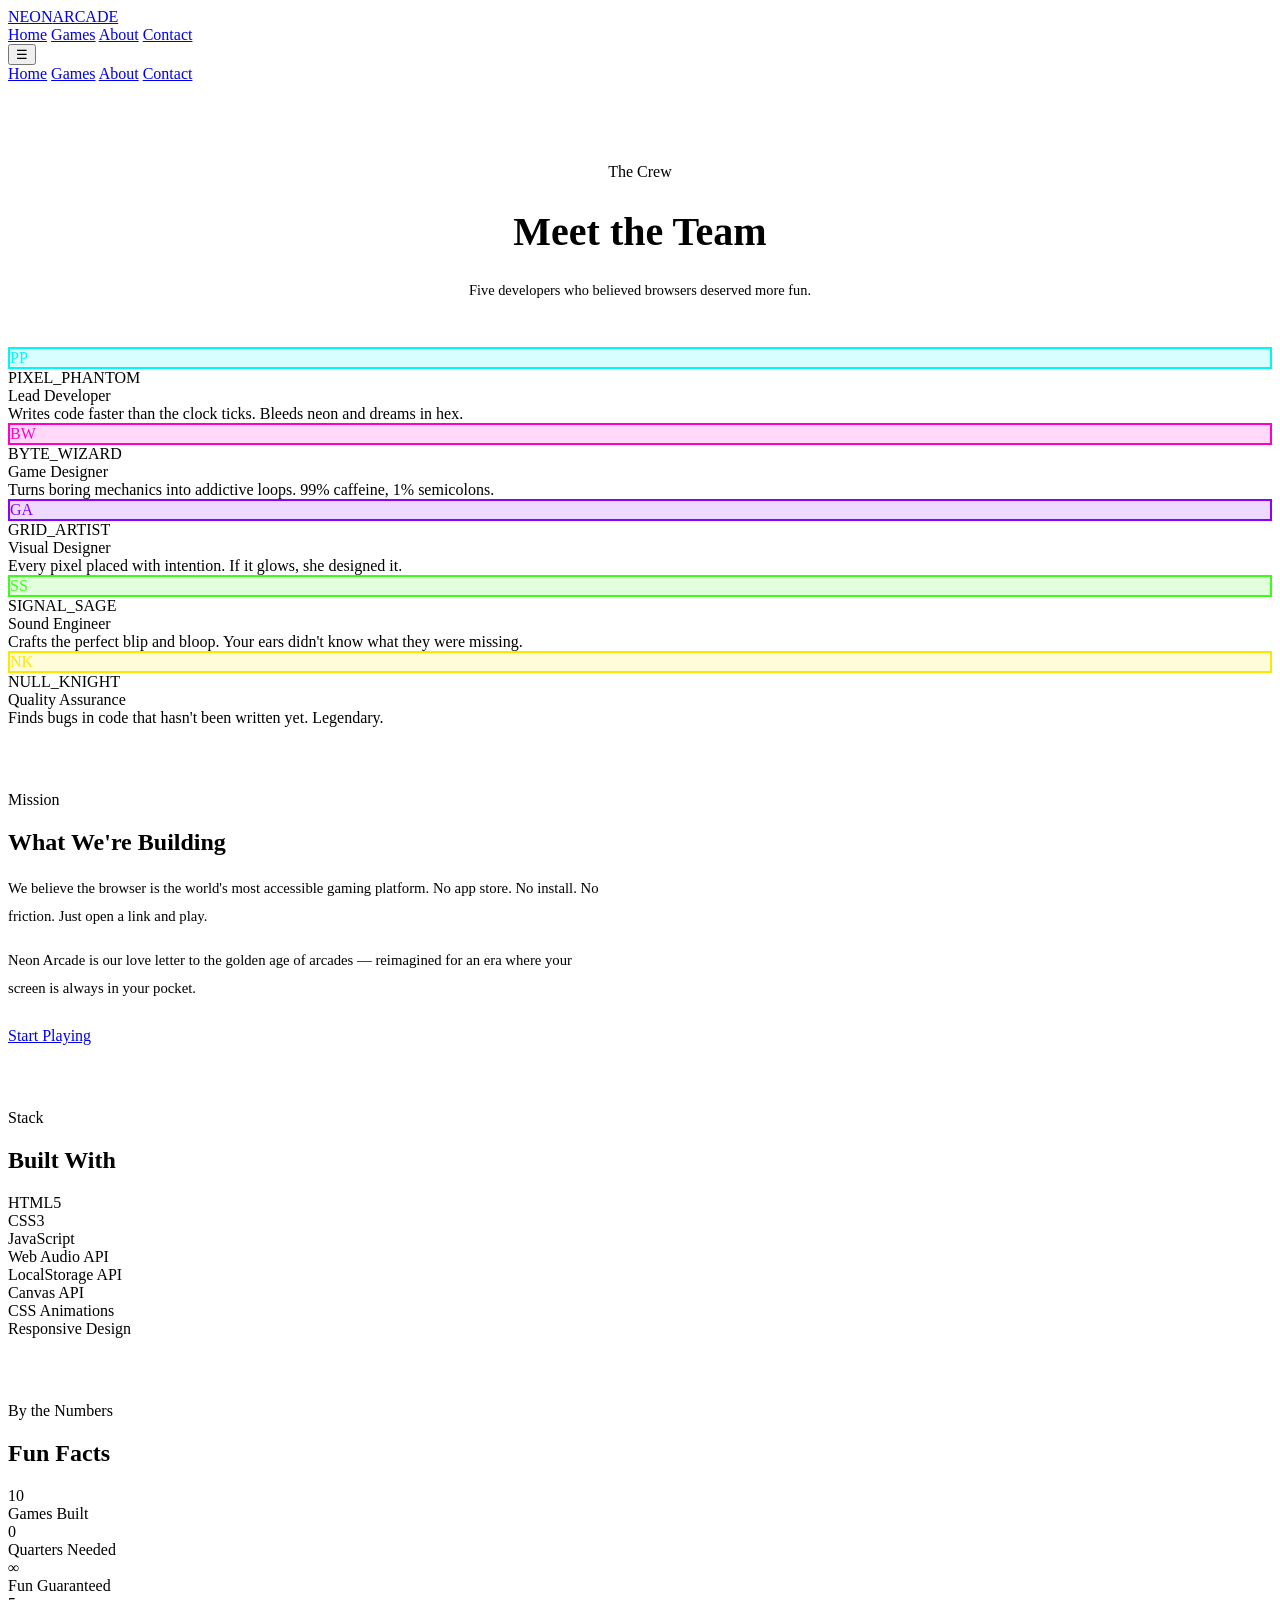
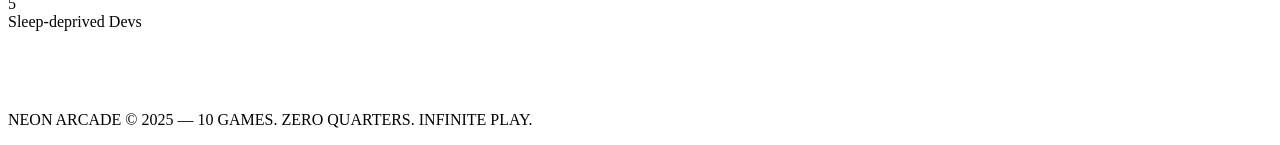
==== docs/about.html @ 54f7e993 "Add files via upload" ====
<!DOCTYPE html>
<html lang="en">
<head>
  <meta charset="UTF-8" />
  <meta name="viewport" content="width=device-width, initial-scale=1.0" />
  <title>About — NEON ARCADE</title>
  <meta name="description" content="Meet the team behind Neon Arcade." />
  <link rel="preconnect" href="https://fonts.googleapis.com" />
  <link rel="preconnect" href="https://fonts.gstatic.com" crossorigin />
  <link href="https://fonts.googleapis.com/css2?family=Press+Start+2P&family=Inter:wght@300;400;500;600;700&family=JetBrains+Mono:wght@400;600&display=swap" rel="stylesheet" />
  <link rel="stylesheet" href="/style.css" />
</head>
<body>

  <nav id="navbar">
    <a href="index.html" class="nav-logo">NEON<span>ARCADE</span></a>
    <div class="nav-links">
      <a href="index.html">Home</a>
      <a href="games.html">Games</a>
      <a href="about.html" class="active">About</a>
      <a href="contact.html">Contact</a>
    </div>
    <button class="nav-mobile-toggle" id="mobileToggle">&#9776;</button>
  </nav>

  <div id="mobile-menu" class="mobile-menu hidden">
    <a href="index.html">Home</a>
    <a href="games.html">Games</a>
    <a href="about.html">About</a>
    <a href="contact.html">Contact</a>
  </div>

  <main id="app">
    <div class="about-page">
      <div class="container">

        <div style="text-align:center;padding:4rem 0 3rem">
          <p class="section-label" style="justify-content:center">The Crew</p>
          <h1 class="section-title" style="font-size:2.5rem">Meet the <span>Team</span></h1>
          <p style="color:var(--text-muted);max-width:500px;margin:0 auto;font-size:0.9rem">Five developers who believed browsers deserved more fun.</p>
        </div>

        <div class="team-grid" style="margin-bottom:4rem">
          <div class="team-card">
            <div class="team-avatar" style="background:rgba(0,245,255,0.15);border:2px solid #00f5ff;color:#00f5ff">PP</div>
            <div class="team-handle">PIXEL_PHANTOM</div>
            <div class="team-role">Lead Developer</div>
            <div class="team-bio">Writes code faster than the clock ticks. Bleeds neon and dreams in hex.</div>
          </div>
          <div class="team-card">
            <div class="team-avatar" style="background:rgba(255,0,200,0.15);border:2px solid #ff00c8;color:#ff00c8">BW</div>
            <div class="team-handle">BYTE_WIZARD</div>
            <div class="team-role">Game Designer</div>
            <div class="team-bio">Turns boring mechanics into addictive loops. 99% caffeine, 1% semicolons.</div>
          </div>
          <div class="team-card">
            <div class="team-avatar" style="background:rgba(139,0,255,0.15);border:2px solid #8b00ff;color:#8b00ff">GA</div>
            <div class="team-handle">GRID_ARTIST</div>
            <div class="team-role">Visual Designer</div>
            <div class="team-bio">Every pixel placed with intention. If it glows, she designed it.</div>
          </div>
          <div class="team-card">
            <div class="team-avatar" style="background:rgba(57,255,20,0.15);border:2px solid #39ff14;color:#39ff14">SS</div>
            <div class="team-handle">SIGNAL_SAGE</div>
            <div class="team-role">Sound Engineer</div>
            <div class="team-bio">Crafts the perfect blip and bloop. Your ears didn't know what they were missing.</div>
          </div>
          <div class="team-card">
            <div class="team-avatar" style="background:rgba(255,230,0,0.15);border:2px solid #ffe600;color:#ffe600">NK</div>
            <div class="team-handle">NULL_KNIGHT</div>
            <div class="team-role">Quality Assurance</div>
            <div class="team-bio">Finds bugs in code that hasn't been written yet. Legendary.</div>
          </div>
        </div>

        <div style="margin-bottom:4rem">
          <p class="section-label">Mission</p>
          <h2 class="section-title">What We're <span>Building</span></h2>
          <p style="color:var(--text-muted);line-height:1.9;max-width:600px;font-size:0.92rem;margin-bottom:1rem">We believe the browser is the world's most accessible gaming platform. No app store. No install. No friction. Just open a link and play.</p>
          <p style="color:var(--text-muted);line-height:1.9;max-width:600px;font-size:0.92rem;margin-bottom:1.5rem">Neon Arcade is our love letter to the golden age of arcades — reimagined for an era where your screen is always in your pocket.</p>
          <a href="games.html" class="btn btn-primary">Start Playing</a>
        </div>

        <div style="margin-bottom:4rem">
          <p class="section-label">Stack</p>
          <h2 class="section-title">Built <span>With</span></h2>
          <div class="tech-grid">
            <div class="tech-badge">HTML5</div>
            <div class="tech-badge">CSS3</div>
            <div class="tech-badge">JavaScript</div>
            <div class="tech-badge">Web Audio API</div>
            <div class="tech-badge">LocalStorage API</div>
            <div class="tech-badge">Canvas API</div>
            <div class="tech-badge">CSS Animations</div>
            <div class="tech-badge">Responsive Design</div>
          </div>
        </div>

        <div style="padding-bottom:4rem">
          <p class="section-label">By the Numbers</p>
          <h2 class="section-title">Fun <span>Facts</span></h2>
          <div class="fun-facts-grid">
            <div class="fun-fact"><div class="value">10</div><div class="label">Games Built</div></div>
            <div class="fun-fact"><div class="value">0</div><div class="label">Quarters Needed</div></div>
            <div class="fun-fact"><div class="value">∞</div><div class="label">Fun Guaranteed</div></div>
            <div class="fun-fact"><div class="value">5</div><div class="label">Sleep-deprived Devs</div></div>
          </div>
        </div>

      </div>
    </div>
  </main>

  <footer>
    <p>NEON ARCADE &copy; 2025 &mdash; 10 GAMES. ZERO QUARTERS. INFINITE PLAY.</p>
  </footer>

  <script src="/app.js"></script>
</body>
</html>
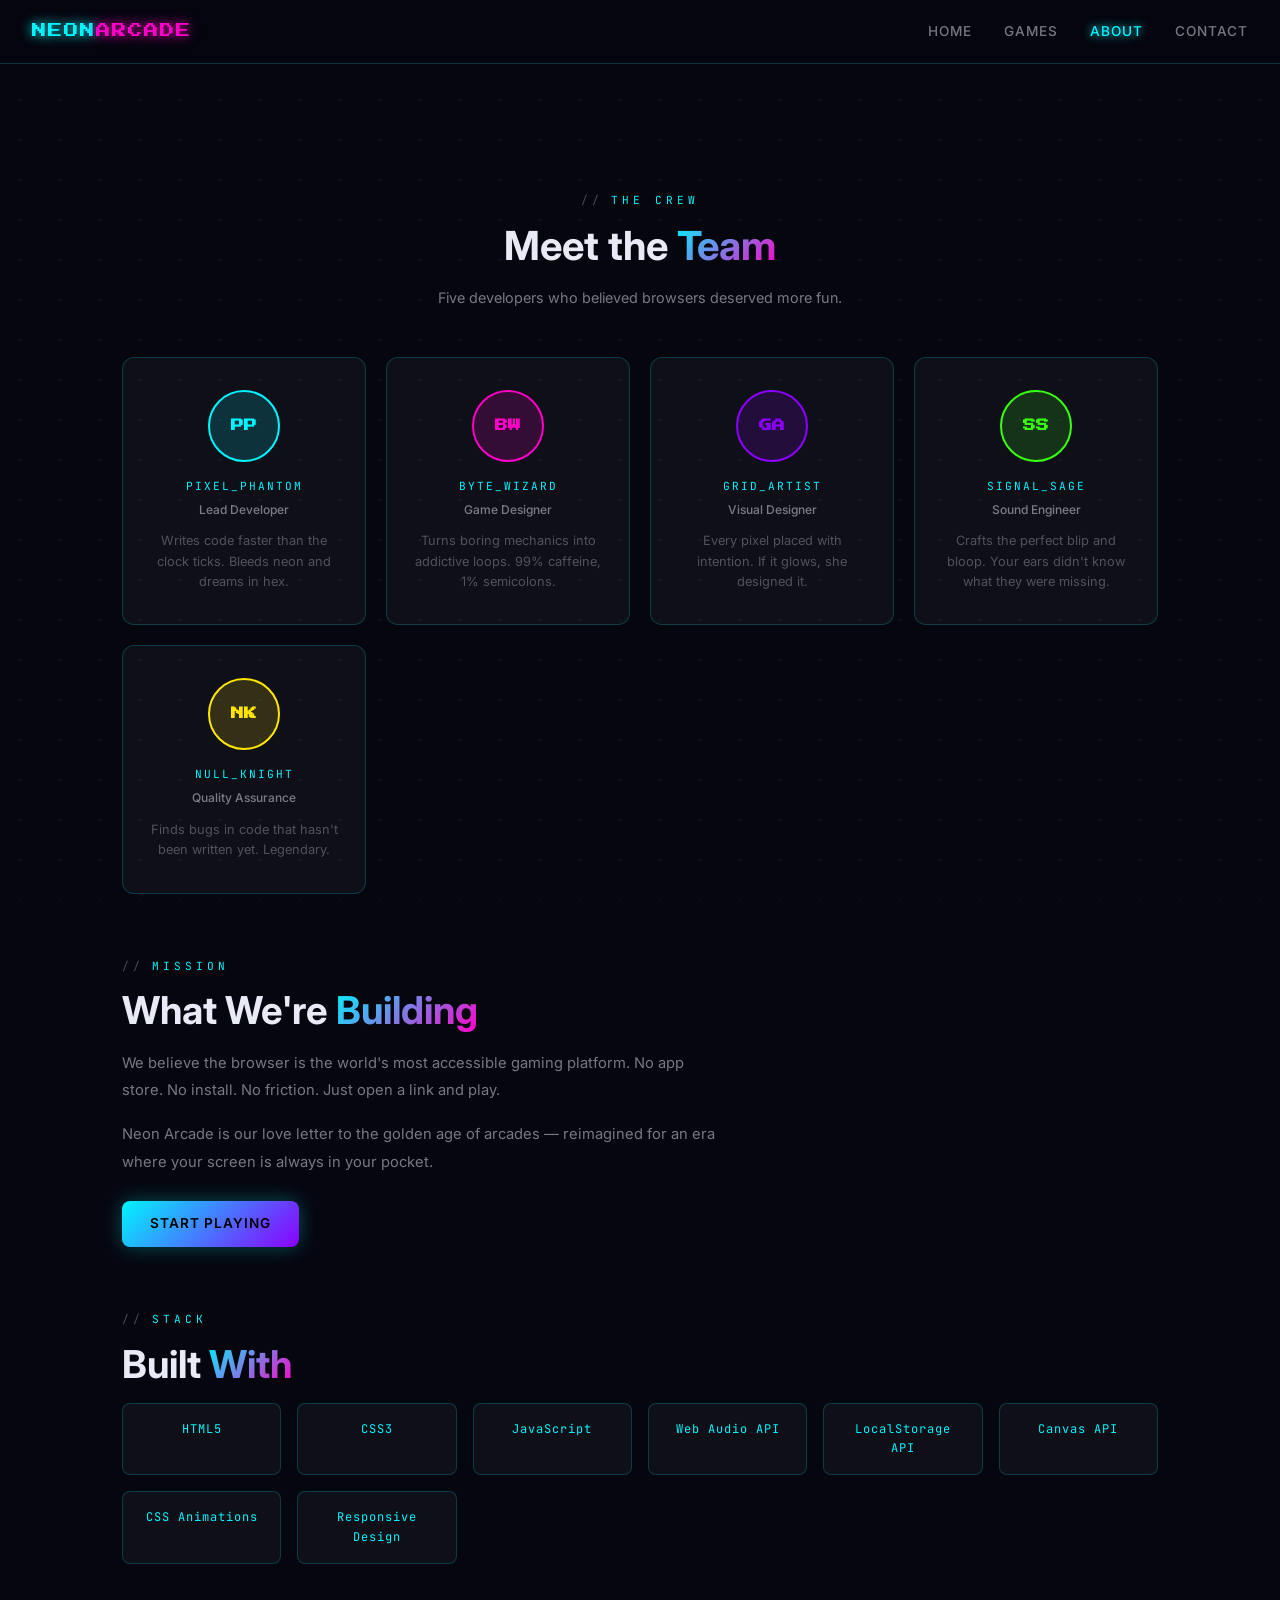
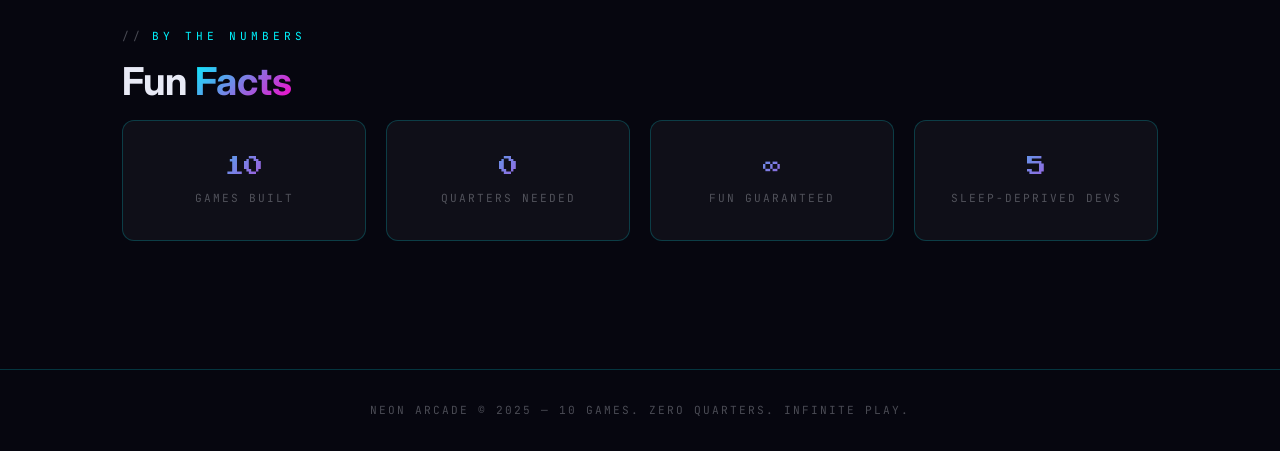
==== commit 00ab6cdd: "Fix script tag src path in about.html" ====
--- a/docs/about.html
+++ b/docs/about.html
@@ -1,14 +1,14 @@
 <!DOCTYPE html>
 <html lang="en">
 <head>
-  <meta charset="UTF-8" />
-  <meta name="viewport" content="width=device-width, initial-scale=1.0" />
+  <meta charset="UTF-8">
+  <meta name="viewport" content="width=device-width, initial-scale=1.0">
   <title>About — NEON ARCADE</title>
-  <meta name="description" content="Meet the team behind Neon Arcade." />
-  <link rel="preconnect" href="https://fonts.googleapis.com" />
-  <link rel="preconnect" href="https://fonts.gstatic.com" crossorigin />
-  <link href="https://fonts.googleapis.com/css2?family=Press+Start+2P&family=Inter:wght@300;400;500;600;700&family=JetBrains+Mono:wght@400;600&display=swap" rel="stylesheet" />
-  <link rel="stylesheet" href="/style.css" />
+  <meta name="description" content="Meet the team behind Neon Arcade.">
+  <link rel="preconnect" href="https://fonts.googleapis.com">
+  <link rel="preconnect" href="https://fonts.gstatic.com" crossorigin>
+  <link href="https://fonts.googleapis.com/css2?family=Press+Start+2P&family=Inter:wght@300;400;500;600;700&family=JetBrains+Mono:wght@400;600&display=swap" rel="stylesheet">
+  <link rel="stylesheet" href="style.css">
 </head>
 <body>
 
@@ -115,6 +115,6 @@
     <p>NEON ARCADE &copy; 2025 &mdash; 10 GAMES. ZERO QUARTERS. INFINITE PLAY.</p>
   </footer>
 
-  <script src="/app.js"></script>
+  <script src="app.js"></script>
 </body>
 </html>
--- a/docs/style.css
+++ b/docs/style.css
@@ -0,0 +1,651 @@
+/* =============================================
+   NEON ARCADE — Global Styles
+   Modern Sleek Retro / Synthwave Glassmorphism
+   ============================================= */
+
+:root {
+  --bg: #06060f;
+  --bg-2: #0d0d1f;
+  --surface: rgba(255,255,255,0.04);
+  --surface-hover: rgba(255,255,255,0.08);
+  --border: rgba(0, 245, 255, 0.2);
+  --border-strong: rgba(0, 245, 255, 0.5);
+  --cyan: #00f5ff;
+  --magenta: #ff00c8;
+  --purple: #8b00ff;
+  --green: #39ff14;
+  --yellow: #ffe600;
+  --text: #e8eaf6;
+  --text-muted: rgba(232, 234, 246, 0.5);
+  --text-dim: rgba(232, 234, 246, 0.3);
+  --glow-cyan: 0 0 20px rgba(0, 245, 255, 0.4);
+  --glow-magenta: 0 0 20px rgba(255, 0, 200, 0.4);
+  --glow-green: 0 0 20px rgba(57, 255, 20, 0.4);
+  --gradient: linear-gradient(135deg, var(--cyan), var(--magenta));
+  --gradient-2: linear-gradient(135deg, var(--purple), var(--cyan));
+  --radius: 12px;
+  --radius-sm: 8px;
+  --radius-lg: 20px;
+  --font-body: 'Inter', sans-serif;
+  --font-display: 'Press Start 2P', monospace;
+  --font-mono: 'JetBrains Mono', monospace;
+  --nav-h: 64px;
+}
+
+*, *::before, *::after { box-sizing: border-box; margin: 0; padding: 0; }
+
+html { scroll-behavior: smooth; }
+
+body {
+  background: var(--bg);
+  color: var(--text);
+  font-family: var(--font-body);
+  min-height: 100vh;
+  line-height: 1.6;
+  overflow-x: hidden;
+}
+
+/* Dot grid background */
+body::before {
+  content: '';
+  position: fixed;
+  inset: 0;
+  background-image: radial-gradient(circle, rgba(0,245,255,0.08) 1px, transparent 1px);
+  background-size: 40px 40px;
+  pointer-events: none;
+  z-index: 0;
+}
+
+/* ---- NAVBAR ---- */
+#navbar {
+  position: fixed;
+  top: 0; left: 0; right: 0;
+  height: var(--nav-h);
+  background: rgba(6, 6, 15, 0.85);
+  backdrop-filter: blur(16px);
+  -webkit-backdrop-filter: blur(16px);
+  border-bottom: 1px solid var(--border);
+  display: flex;
+  align-items: center;
+  justify-content: space-between;
+  padding: 0 2rem;
+  z-index: 1000;
+}
+
+.nav-logo {
+  font-family: var(--font-display);
+  font-size: 0.9rem;
+  color: var(--cyan);
+  text-decoration: none;
+  letter-spacing: 2px;
+  text-shadow: 0 0 12px var(--cyan);
+}
+.nav-logo span { color: var(--magenta); text-shadow: 0 0 12px var(--magenta); }
+
+.nav-links { display: flex; gap: 2rem; }
+.nav-links a {
+  color: var(--text-muted);
+  text-decoration: none;
+  font-size: 0.85rem;
+  font-weight: 500;
+  letter-spacing: 1px;
+  transition: color 0.2s, text-shadow 0.2s;
+  text-transform: uppercase;
+}
+.nav-links a:hover, .nav-links a.active {
+  color: var(--cyan);
+  text-shadow: 0 0 10px var(--cyan);
+}
+
+.nav-mobile-toggle { display: none; background: none; border: none; color: var(--cyan); font-size: 1.5rem; cursor: pointer; }
+
+.mobile-menu { display: none; position: fixed; top: var(--nav-h); left: 0; right: 0; background: rgba(6,6,15,0.97); backdrop-filter: blur(16px); z-index: 999; flex-direction: column; padding: 1rem 2rem; gap: 1rem; border-bottom: 1px solid var(--border); }
+.mobile-menu a { color: var(--text); text-decoration: none; font-size: 0.9rem; padding: 0.5rem 0; border-bottom: 1px solid var(--border); text-transform: uppercase; letter-spacing: 1px; }
+.mobile-menu:not(.hidden) { display: flex; }
+
+#app { padding-top: var(--nav-h); min-height: calc(100vh - var(--nav-h)); position: relative; z-index: 1; }
+
+footer {
+  position: relative; z-index: 1;
+  text-align: center;
+  padding: 2rem;
+  border-top: 1px solid var(--border);
+  color: var(--text-dim);
+  font-size: 0.7rem;
+  font-family: var(--font-mono);
+  letter-spacing: 2px;
+}
+
+/* ---- SHARED UTILITIES ---- */
+.page { display: none; animation: fadeIn 0.3s ease; }
+.page.active { display: block; }
+@keyframes fadeIn { from { opacity: 0; transform: translateY(10px); } to { opacity: 1; transform: translateY(0); } }
+
+.container { max-width: 1100px; margin: 0 auto; padding: 0 2rem; }
+.section { padding: 5rem 0; }
+
+.glass-card {
+  background: var(--surface);
+  border: 1px solid var(--border);
+  border-radius: var(--radius);
+  backdrop-filter: blur(10px);
+  -webkit-backdrop-filter: blur(10px);
+  padding: 1.5rem;
+  transition: all 0.3s ease;
+}
+.glass-card:hover { border-color: var(--border-strong); background: var(--surface-hover); box-shadow: var(--glow-cyan); }
+
+.btn {
+  display: inline-flex; align-items: center; justify-content: center; gap: 0.5rem;
+  padding: 0.75rem 1.75rem;
+  border-radius: var(--radius-sm);
+  font-family: var(--font-body);
+  font-weight: 600;
+  font-size: 0.85rem;
+  letter-spacing: 1px;
+  text-transform: uppercase;
+  cursor: pointer;
+  transition: all 0.2s ease;
+  border: none;
+  text-decoration: none;
+}
+.btn-primary {
+  background: linear-gradient(135deg, var(--cyan), var(--purple));
+  color: #000;
+  box-shadow: 0 0 20px rgba(0,245,255,0.3);
+}
+.btn-primary:hover { transform: translateY(-2px); box-shadow: 0 0 30px rgba(0,245,255,0.5), 0 8px 20px rgba(0,0,0,0.3); }
+
+.btn-secondary {
+  background: transparent;
+  color: var(--cyan);
+  border: 1px solid var(--border-strong);
+}
+.btn-secondary:hover { background: rgba(0,245,255,0.1); box-shadow: var(--glow-cyan); transform: translateY(-2px); }
+
+.btn-play {
+  background: linear-gradient(135deg, var(--cyan), var(--magenta));
+  color: #000;
+  font-weight: 700;
+  padding: 0.6rem 1.2rem;
+  border-radius: 6px;
+  font-size: 0.75rem;
+  letter-spacing: 2px;
+}
+.btn-play:hover { transform: scale(1.05); box-shadow: 0 0 20px rgba(255,0,200,0.4); }
+
+.tag {
+  display: inline-block;
+  padding: 0.2rem 0.6rem;
+  border-radius: 4px;
+  font-size: 0.65rem;
+  font-weight: 600;
+  letter-spacing: 1px;
+  text-transform: uppercase;
+}
+
+/* Display headings */
+.display-heading {
+  font-family: var(--font-display);
+  font-size: clamp(2rem, 6vw, 5rem);
+  line-height: 1.2;
+  background: var(--gradient);
+  -webkit-background-clip: text;
+  -webkit-text-fill-color: transparent;
+  background-clip: text;
+}
+
+.section-label {
+  font-family: var(--font-mono);
+  font-size: 0.7rem;
+  color: var(--cyan);
+  letter-spacing: 4px;
+  text-transform: uppercase;
+  margin-bottom: 0.75rem;
+  display: flex; align-items: center; gap: 0.5rem;
+}
+.section-label::before { content: '//'; color: var(--text-dim); }
+
+.section-title {
+  font-size: clamp(1.5rem, 3vw, 2.5rem);
+  font-weight: 700;
+  color: var(--text);
+  margin-bottom: 1rem;
+  line-height: 1.2;
+}
+.section-title span { background: var(--gradient); -webkit-background-clip: text; -webkit-text-fill-color: transparent; background-clip: text; }
+
+/* ---- HOME PAGE ---- */
+#page-home {}
+
+.hero {
+  min-height: calc(100vh - var(--nav-h));
+  display: flex;
+  flex-direction: column;
+  align-items: center;
+  justify-content: center;
+  text-align: center;
+  padding: 4rem 2rem;
+  position: relative;
+  overflow: hidden;
+}
+
+.hero-glow {
+  position: absolute;
+  width: 600px; height: 600px;
+  border-radius: 50%;
+  filter: blur(120px);
+  pointer-events: none;
+}
+.hero-glow-1 { background: rgba(0,245,255,0.08); top: -100px; left: -100px; }
+.hero-glow-2 { background: rgba(255,0,200,0.06); bottom: -100px; right: -100px; }
+
+.hero-label {
+  font-family: var(--font-mono);
+  font-size: 0.7rem;
+  color: var(--magenta);
+  letter-spacing: 4px;
+  text-transform: uppercase;
+  margin-bottom: 1.5rem;
+  animation: pulse 2s ease-in-out infinite;
+}
+@keyframes pulse { 0%,100% { opacity: 1; } 50% { opacity: 0.5; } }
+
+.hero-title {
+  font-family: var(--font-display);
+  font-size: clamp(2.5rem, 8vw, 6rem);
+  line-height: 1.1;
+  margin-bottom: 0.5rem;
+}
+.hero-title .line1 { color: var(--cyan); text-shadow: 0 0 40px rgba(0,245,255,0.6); display: block; }
+.hero-title .line2 { color: var(--magenta); text-shadow: 0 0 40px rgba(255,0,200,0.6); display: block; }
+
+.hero-tagline {
+  font-size: 1rem;
+  color: var(--text-muted);
+  letter-spacing: 3px;
+  text-transform: uppercase;
+  margin: 1.5rem 0 2.5rem;
+  font-family: var(--font-mono);
+}
+
+.hero-cta { display: flex; gap: 1rem; flex-wrap: wrap; justify-content: center; margin-bottom: 4rem; }
+
+.hero-stats {
+  display: flex;
+  gap: 3rem;
+  flex-wrap: wrap;
+  justify-content: center;
+}
+.hero-stat { text-align: center; }
+.hero-stat .value { font-family: var(--font-display); font-size: 1.5rem; color: var(--cyan); text-shadow: 0 0 20px rgba(0,245,255,0.5); display: block; }
+.hero-stat .label { font-size: 0.65rem; color: var(--text-dim); letter-spacing: 2px; text-transform: uppercase; font-family: var(--font-mono); }
+
+/* Home About section */
+.home-about { background: var(--bg-2); border-top: 1px solid var(--border); border-bottom: 1px solid var(--border); }
+.about-grid { display: grid; grid-template-columns: 1fr 1fr; gap: 3rem; align-items: center; }
+@media (max-width: 768px) { .about-grid { grid-template-columns: 1fr; } }
+.about-visual {
+  aspect-ratio: 1;
+  max-width: 300px;
+  background: var(--surface);
+  border: 1px solid var(--border);
+  border-radius: var(--radius-lg);
+  display: flex; align-items: center; justify-content: center;
+  font-family: var(--font-display);
+  font-size: 4rem;
+  color: var(--cyan);
+  text-shadow: 0 0 40px rgba(0,245,255,0.6);
+  box-shadow: inset 0 0 60px rgba(0,245,255,0.05);
+  margin: 0 auto;
+}
+
+/* Game preview strip on home */
+.games-strip { display: flex; gap: 1rem; overflow-x: auto; padding: 1rem 0; scrollbar-width: none; }
+.games-strip::-webkit-scrollbar { display: none; }
+.strip-card {
+  flex: 0 0 auto;
+  width: 160px;
+  padding: 1.25rem;
+  background: var(--surface);
+  border: 1px solid var(--border);
+  border-radius: var(--radius);
+  text-align: center;
+  cursor: pointer;
+  transition: all 0.25s ease;
+  text-decoration: none;
+  display: block;
+}
+.strip-card:hover { border-color: var(--border-strong); transform: translateY(-4px); box-shadow: var(--glow-cyan); }
+.strip-card .strip-icon { font-size: 2rem; margin-bottom: 0.75rem; display: block; }
+.strip-card .strip-name { font-family: var(--font-display); font-size: 0.45rem; color: var(--text); letter-spacing: 1px; line-height: 1.4; }
+
+/* Home CTA section */
+.home-cta-section { text-align: center; }
+.home-cta-section .section-title { font-size: 2rem; }
+.home-cta-buttons { display: flex; gap: 1rem; justify-content: center; flex-wrap: wrap; margin-top: 2rem; }
+
+/* ---- GAMES PAGE ---- */
+.games-header { padding: 4rem 0 2rem; text-align: center; }
+.games-search {
+  position: relative;
+  max-width: 400px;
+  margin: 2rem auto;
+}
+.games-search input {
+  width: 100%;
+  padding: 0.75rem 1rem 0.75rem 2.5rem;
+  background: var(--surface);
+  border: 1px solid var(--border);
+  border-radius: var(--radius-sm);
+  color: var(--text);
+  font-family: var(--font-body);
+  font-size: 0.9rem;
+  outline: none;
+  transition: border-color 0.2s, box-shadow 0.2s;
+}
+.games-search input:focus { border-color: var(--border-strong); box-shadow: var(--glow-cyan); }
+.games-search input::placeholder { color: var(--text-dim); }
+.games-search .search-icon { position: absolute; left: 0.75rem; top: 50%; transform: translateY(-50%); color: var(--text-dim); font-size: 0.9rem; }
+
+.games-grid { display: grid; grid-template-columns: repeat(auto-fill, minmax(300px, 1fr)); gap: 1.25rem; padding-bottom: 4rem; }
+
+.game-card {
+  background: var(--surface);
+  border: 1px solid var(--border);
+  border-radius: var(--radius);
+  padding: 1.5rem;
+  cursor: pointer;
+  transition: all 0.3s ease;
+  display: flex; flex-direction: column; gap: 0.75rem;
+  position: relative; overflow: hidden;
+}
+.game-card::before {
+  content: '';
+  position: absolute;
+  top: 0; left: 0; right: 0;
+  height: 2px;
+  background: var(--gradient);
+  opacity: 0;
+  transition: opacity 0.3s;
+}
+.game-card:hover { border-color: var(--border-strong); transform: translateY(-4px); box-shadow: 0 8px 32px rgba(0,0,0,0.4), var(--glow-cyan); }
+.game-card:hover::before { opacity: 1; }
+
+.game-card-top { display: flex; align-items: flex-start; justify-content: space-between; gap: 1rem; }
+.game-icon { font-size: 2.5rem; }
+.game-tag { font-size: 0.6rem; letter-spacing: 1px; padding: 0.2rem 0.5rem; background: rgba(0,245,255,0.1); border: 1px solid rgba(0,245,255,0.3); color: var(--cyan); border-radius: 4px; }
+.game-name { font-family: var(--font-display); font-size: 0.6rem; color: var(--text); letter-spacing: 1px; line-height: 1.5; }
+.game-desc { font-size: 0.82rem; color: var(--text-muted); line-height: 1.6; flex: 1; }
+.game-footer { display: flex; align-items: center; justify-content: space-between; margin-top: 0.5rem; }
+.game-score { font-family: var(--font-mono); font-size: 0.65rem; color: var(--text-dim); }
+.game-score .score-val { color: var(--yellow); }
+
+/* ---- GAME SCREEN (inside game page) ---- */
+.game-screen { max-width: 800px; margin: 0 auto; padding: 3rem 2rem; }
+.game-screen-header { display: flex; align-items: center; gap: 1rem; margin-bottom: 2rem; }
+.back-btn { background: none; border: 1px solid var(--border); color: var(--text-muted); padding: 0.5rem 1rem; border-radius: var(--radius-sm); cursor: pointer; font-size: 0.8rem; transition: all 0.2s; }
+.back-btn:hover { border-color: var(--cyan); color: var(--cyan); }
+.game-screen-title { font-family: var(--font-display); font-size: 0.8rem; color: var(--text); letter-spacing: 2px; }
+
+.game-body { background: var(--surface); border: 1px solid var(--border); border-radius: var(--radius-lg); padding: 2rem; }
+
+/* Game inputs */
+input[type="text"], input[type="number"], textarea, select {
+  background: rgba(255,255,255,0.04);
+  border: 1px solid var(--border);
+  color: var(--text);
+  font-family: var(--font-body);
+  padding: 0.6rem 0.9rem;
+  border-radius: var(--radius-sm);
+  outline: none;
+  font-size: 0.9rem;
+  transition: border-color 0.2s, box-shadow 0.2s;
+  width: 100%;
+}
+input:focus, textarea:focus, select:focus { border-color: var(--border-strong); box-shadow: var(--glow-cyan); }
+select option { background: var(--bg-2); }
+
+/* Stat pill */
+.stat-pill { display: inline-flex; flex-direction: column; align-items: center; background: var(--surface); border: 1px solid var(--border); border-radius: var(--radius-sm); padding: 0.5rem 1rem; min-width: 80px; }
+.stat-pill .pill-val { font-family: var(--font-mono); font-size: 1.2rem; color: var(--cyan); font-weight: 600; }
+.stat-pill .pill-label { font-size: 0.6rem; color: var(--text-dim); letter-spacing: 1px; text-transform: uppercase; }
+
+/* Result overlay */
+.result-overlay { text-align: center; padding: 2rem; }
+.result-emoji { font-size: 4rem; margin-bottom: 1rem; display: block; }
+.result-title { font-family: var(--font-display); font-size: 1rem; margin-bottom: 0.5rem; }
+.result-sub { color: var(--text-muted); font-size: 0.85rem; margin-bottom: 1.5rem; }
+
+/* RPS buttons */
+.rps-choices { display: flex; gap: 1rem; justify-content: center; flex-wrap: wrap; margin: 1.5rem 0; }
+.rps-btn {
+  width: 100px; height: 100px;
+  background: var(--surface);
+  border: 2px solid var(--border);
+  border-radius: var(--radius);
+  font-size: 2.5rem;
+  cursor: pointer;
+  transition: all 0.2s;
+  display: flex; align-items: center; justify-content: center;
+}
+.rps-btn:hover { border-color: var(--cyan); transform: scale(1.08); box-shadow: var(--glow-cyan); }
+.rps-btn.selected { border-color: var(--magenta); box-shadow: var(--glow-magenta); }
+
+/* Memory grid */
+.memory-grid { display: grid; gap: 0.6rem; }
+.mem-card {
+  aspect-ratio: 1;
+  background: var(--surface);
+  border: 1px solid var(--border);
+  border-radius: var(--radius-sm);
+  display: flex; align-items: center; justify-content: center;
+  font-size: 1.8rem;
+  cursor: pointer;
+  transition: all 0.3s;
+  perspective: 600px;
+}
+.mem-card.flipped, .mem-card.matched { border-color: var(--cyan); background: rgba(0,245,255,0.08); }
+.mem-card.matched { border-color: var(--green); background: rgba(57,255,20,0.08); box-shadow: var(--glow-green); }
+.mem-card .card-back { display: none; font-size: 1.2rem; color: var(--text-dim); }
+.mem-card:not(.flipped):not(.matched) .card-face { display: none; }
+.mem-card:not(.flipped):not(.matched) .card-back { display: flex; }
+
+/* Clicker */
+.clicker-center { text-align: center; }
+.click-btn {
+  width: 180px; height: 180px;
+  border-radius: 50%;
+  background: radial-gradient(circle, rgba(0,245,255,0.15), rgba(0,245,255,0.03));
+  border: 2px solid var(--cyan);
+  font-family: var(--font-display);
+  font-size: 0.55rem;
+  color: var(--cyan);
+  cursor: pointer;
+  transition: all 0.15s;
+  display: flex; flex-direction: column; align-items: center; justify-content: center; gap: 0.5rem;
+  box-shadow: var(--glow-cyan);
+  letter-spacing: 2px;
+  position: relative;
+  overflow: hidden;
+}
+.click-btn:active { transform: scale(0.95); box-shadow: 0 0 40px rgba(0,245,255,0.6); }
+.click-coin { font-size: 2rem; }
+.upgrades-grid { display: grid; grid-template-columns: 1fr; gap: 0.75rem; }
+.upgrade-btn {
+  background: var(--surface);
+  border: 1px solid var(--border);
+  color: var(--text);
+  padding: 1rem;
+  border-radius: var(--radius-sm);
+  cursor: pointer;
+  transition: all 0.2s;
+  text-align: left;
+  display: flex; align-items: center; justify-content: space-between; gap: 1rem;
+}
+.upgrade-btn:hover:not(:disabled) { border-color: var(--cyan); background: rgba(0,245,255,0.06); }
+.upgrade-btn:disabled { opacity: 0.4; cursor: not-allowed; }
+.upgrade-info { display: flex; flex-direction: column; gap: 0.2rem; }
+.upgrade-name { font-weight: 600; font-size: 0.85rem; }
+.upgrade-desc { font-size: 0.7rem; color: var(--text-muted); }
+.upgrade-cost { font-family: var(--font-mono); color: var(--yellow); font-size: 0.85rem; white-space: nowrap; }
+.upgrade-owned { font-family: var(--font-mono); color: var(--cyan); font-size: 0.75rem; }
+
+/* Snake grid */
+#snake-canvas { background: var(--bg-2); border: 1px solid var(--border); border-radius: var(--radius-sm); display: block; margin: 0 auto; }
+
+/* Reflex */
+.reflex-screen { min-height: 280px; border-radius: var(--radius); display: flex; flex-direction: column; align-items: center; justify-content: center; cursor: pointer; transition: background 0.1s; user-select: none; }
+.reflex-screen.ready { background: rgba(255,255,255,0.03); border: 2px solid var(--border); }
+.reflex-screen.waiting { background: rgba(255,230,0,0.08); border: 2px solid rgba(255,230,0,0.4); }
+.reflex-screen.go { background: rgba(57,255,20,0.12); border: 2px solid var(--green); box-shadow: var(--glow-green); }
+.reflex-screen.early { background: rgba(255,0,0,0.1); border: 2px solid rgba(255,0,0,0.5); }
+.reflex-title { font-family: var(--font-display); font-size: 1.2rem; }
+.reflex-sub { color: var(--text-muted); margin-top: 0.5rem; }
+
+/* Mole grid */
+.mole-grid { display: grid; gap: 1rem; }
+.mole-hole {
+  aspect-ratio: 1;
+  background: var(--surface);
+  border: 2px solid var(--border);
+  border-radius: 50%;
+  display: flex; align-items: center; justify-content: center;
+  font-size: 2.5rem;
+  cursor: pointer;
+  transition: all 0.15s;
+  user-select: none;
+}
+.mole-hole.active { background: rgba(0,245,255,0.1); border-color: var(--cyan); box-shadow: var(--glow-cyan); }
+.mole-hole.active:active { transform: scale(0.9); }
+
+/* Tic tac toe */
+.ttt-grid { display: grid; grid-template-columns: repeat(3,1fr); gap: 0.5rem; max-width: 300px; margin: 0 auto; }
+.ttt-cell {
+  aspect-ratio: 1;
+  background: var(--surface);
+  border: 1px solid var(--border);
+  border-radius: var(--radius-sm);
+  display: flex; align-items: center; justify-content: center;
+  font-size: 2.5rem;
+  cursor: pointer;
+  transition: all 0.2s;
+}
+.ttt-cell:hover:empty { background: rgba(0,245,255,0.06); }
+.ttt-cell.x { color: var(--cyan); text-shadow: 0 0 15px var(--cyan); }
+.ttt-cell.o { color: var(--magenta); text-shadow: 0 0 15px var(--magenta); }
+.ttt-cell.win { background: rgba(57,255,20,0.1); border-color: var(--green); }
+
+/* Timer bars */
+.timer-bar { height: 6px; background: var(--surface); border-radius: 99px; overflow: hidden; margin-bottom: 1rem; }
+.timer-fill { height: 100%; background: var(--gradient); border-radius: 99px; transition: width 0.5s linear; }
+.timer-fill.urgent { background: linear-gradient(90deg, var(--yellow), red); }
+
+/* History list */
+.history-list { display: flex; flex-direction: column; gap: 0.4rem; margin-top: 1rem; }
+.history-item { display: flex; justify-content: space-between; font-family: var(--font-mono); font-size: 0.75rem; color: var(--text-muted); padding: 0.3rem 0; border-bottom: 1px solid rgba(255,255,255,0.05); }
+.history-item .val { color: var(--cyan); }
+
+/* Math */
+.math-equation { font-family: var(--font-display); font-size: clamp(1.5rem, 5vw, 3rem); text-align: center; color: var(--text); letter-spacing: 4px; margin: 2rem 0; line-height: 1.5; }
+.math-equation .op { color: var(--magenta); }
+.math-equation .eq { color: var(--text-dim); }
+.math-equation .answer { color: var(--cyan); }
+
+/* Scramble */
+.scramble-word { font-family: var(--font-display); font-size: clamp(1.5rem, 5vw, 2.5rem); text-align: center; letter-spacing: 8px; color: var(--cyan); text-shadow: 0 0 20px rgba(0,245,255,0.4); margin: 2rem 0; }
+
+/* ---- ABOUT PAGE ---- */
+.about-page { padding: 4rem 0; }
+.team-grid { display: grid; grid-template-columns: repeat(auto-fill, minmax(220px, 1fr)); gap: 1.25rem; }
+.team-card {
+  background: var(--surface);
+  border: 1px solid var(--border);
+  border-radius: var(--radius);
+  padding: 2rem 1.5rem;
+  text-align: center;
+  transition: all 0.3s;
+}
+.team-card:hover { border-color: var(--border-strong); transform: translateY(-4px); box-shadow: var(--glow-cyan); }
+.team-avatar {
+  width: 72px; height: 72px;
+  border-radius: 50%;
+  margin: 0 auto 1rem;
+  display: flex; align-items: center; justify-content: center;
+  font-family: var(--font-display);
+  font-size: 0.8rem;
+  font-weight: bold;
+}
+.team-handle { font-family: var(--font-mono); font-size: 0.7rem; color: var(--cyan); letter-spacing: 2px; margin-bottom: 0.25rem; }
+.team-role { font-size: 0.75rem; color: var(--text-muted); margin-bottom: 0.75rem; font-weight: 500; }
+.team-bio { font-size: 0.8rem; color: var(--text-dim); line-height: 1.6; }
+
+.tech-grid { display: grid; grid-template-columns: repeat(auto-fill, minmax(150px, 1fr)); gap: 1rem; }
+.tech-badge {
+  background: var(--surface);
+  border: 1px solid var(--border);
+  border-radius: var(--radius-sm);
+  padding: 1rem;
+  text-align: center;
+  font-family: var(--font-mono);
+  font-size: 0.75rem;
+  color: var(--cyan);
+  letter-spacing: 1px;
+  transition: all 0.2s;
+}
+.tech-badge:hover { border-color: var(--cyan); box-shadow: var(--glow-cyan); }
+
+.fun-facts-grid { display: grid; grid-template-columns: repeat(auto-fill, minmax(200px, 1fr)); gap: 1.25rem; }
+.fun-fact {
+  background: var(--surface);
+  border: 1px solid var(--border);
+  border-radius: var(--radius);
+  padding: 2rem;
+  text-align: center;
+}
+.fun-fact .value { font-family: var(--font-display); font-size: 1.2rem; background: var(--gradient); -webkit-background-clip: text; -webkit-text-fill-color: transparent; background-clip: text; margin-bottom: 0.5rem; line-height: 1.5; }
+.fun-fact .label { font-size: 0.7rem; color: var(--text-dim); letter-spacing: 2px; text-transform: uppercase; font-family: var(--font-mono); }
+
+/* ---- CONTACT PAGE ---- */
+.contact-page { padding: 4rem 0; }
+.contact-grid { display: grid; grid-template-columns: 1fr 1.5fr; gap: 3rem; align-items: start; }
+@media (max-width: 768px) { .contact-grid { grid-template-columns: 1fr; } }
+
+.contact-info { display: flex; flex-direction: column; gap: 1.5rem; }
+.contact-info-item { display: flex; gap: 1rem; align-items: flex-start; }
+.info-icon { font-size: 1.5rem; flex-shrink: 0; margin-top: 0.1rem; }
+.info-label { font-family: var(--font-mono); font-size: 0.65rem; color: var(--cyan); letter-spacing: 2px; text-transform: uppercase; margin-bottom: 0.25rem; }
+.info-value { font-size: 0.85rem; color: var(--text-muted); }
+
+.contact-form { background: var(--surface); border: 1px solid var(--border); border-radius: var(--radius-lg); padding: 2rem; }
+.form-group { margin-bottom: 1.25rem; }
+.form-group label { display: block; font-size: 0.75rem; color: var(--text-muted); margin-bottom: 0.4rem; letter-spacing: 1px; text-transform: uppercase; font-family: var(--font-mono); }
+.form-row { display: grid; grid-template-columns: 1fr 1fr; gap: 1rem; }
+@media (max-width: 480px) { .form-row { grid-template-columns: 1fr; } }
+textarea { resize: vertical; min-height: 120px; }
+select { appearance: none; background-image: url("data:image/svg+xml,%3Csvg xmlns='http://www.w3.org/2000/svg' width='12' height='8' viewBox='0 0 12 8'%3E%3Cpath d='M1 1l5 5 5-5' stroke='%2300f5ff' stroke-width='1.5' fill='none'/%3E%3C/svg%3E"); background-repeat: no-repeat; background-position: right 0.75rem center; padding-right: 2.5rem; }
+
+.success-screen { text-align: center; padding: 3rem 2rem; }
+.success-icon { font-size: 4rem; margin-bottom: 1rem; display: block; }
+.success-title { font-family: var(--font-display); font-size: 0.9rem; color: var(--cyan); text-shadow: 0 0 20px rgba(0,245,255,0.5); margin-bottom: 1rem; line-height: 1.6; letter-spacing: 2px; }
+.success-sub { color: var(--text-muted); font-size: 0.85rem; margin-bottom: 2rem; }
+
+/* Konami flash */
+.konami-overlay {
+  position: fixed; inset: 0; z-index: 9999;
+  display: flex; align-items: center; justify-content: center;
+  background: rgba(0,245,255,0.1);
+  backdrop-filter: blur(4px);
+  animation: konamiFlash 0.5s ease;
+  pointer-events: none;
+}
+@keyframes konamiFlash { 0% { opacity:0; } 50% { opacity:1; } 100% { opacity:0; } }
+.konami-msg { font-family: var(--font-display); font-size: 1.5rem; color: var(--cyan); text-shadow: 0 0 40px var(--cyan); animation: konamiFlash 0.5s ease; }
+
+/* Responsive */
+@media (max-width: 768px) {
+  .nav-links { display: none; }
+  .nav-mobile-toggle { display: block; }
+  .games-grid { grid-template-columns: 1fr; }
+  .hero-stats { gap: 1.5rem; }
+}
